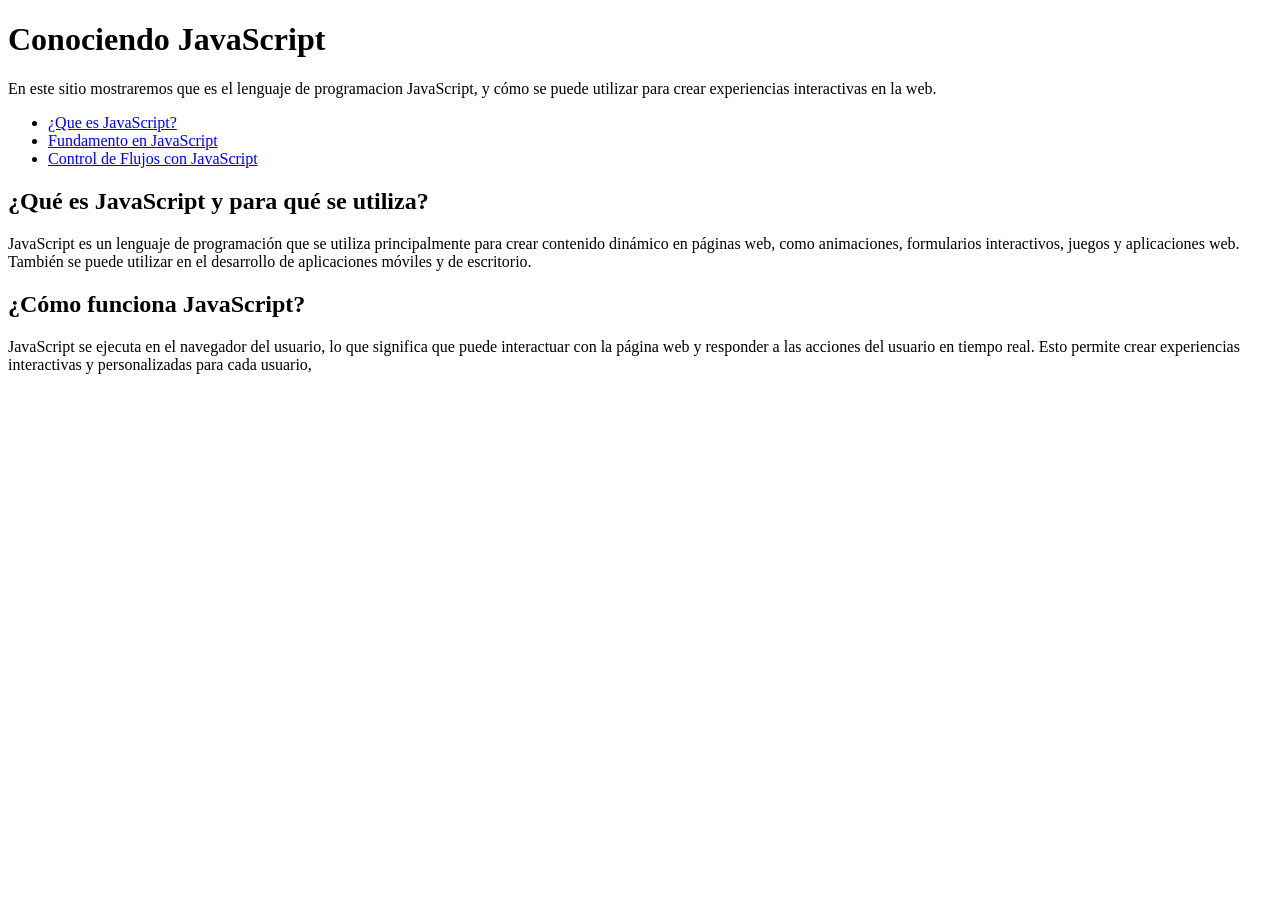
==== index.html @ 50b15891 "feat: agremamos header y nav" ====
<!DOCTYPE html>
<html lang="en">
<head>
    <meta charset="UTF-8">
    <meta name="viewport" content="width=device-width, initial-scale=1.0">
    <link rel="stylesheet" href="css/estilos.css">
    <title>Mi Sitio JavaScript</title>
</head>
<body>
    
    <header>
        <h1>Conociendo JavaScript</h1>
        <p>
            En este sitio mostraremos que es el lenguaje de programacion JavaScript,
            y cómo se puede utilizar para crear experiencias interactivas en la web.
        </p>
    </header>

    <nav>
        <ul>
            <li><a href="index.html">¿Que es JavaScript?</a></li>
            <li><a href="fundamentos.html">Fundamento en JavaScript</a></li>
            <li><a href="control.html">Control de Flujos con JavaScript</a></li>
        </ul>
    </nav>
   
    <main>
        <section id="temas">
            <h2>¿Qué es JavaScript y para qué se utiliza?</h2>
            <p>JavaScript es un lenguaje de programación que se utiliza principalmente para crear contenido dinámico en páginas web, 
            como animaciones, formularios interactivos, juegos y aplicaciones web. También se puede utilizar en el desarrollo de 
            aplicaciones móviles y de escritorio.</p>
            </p>
        </section>

        <section>   
            <h2>¿Cómo funciona JavaScript?</h2>
            <p>JavaScript se ejecuta en el navegador del usuario, lo que significa que puede interactuar con la página web y responder a las acciones del usuario en tiempo real. 
            Esto permite crear experiencias interactivas y personalizadas para cada usuario, </p>
            
        </section>
    </main>

</body>
</html>
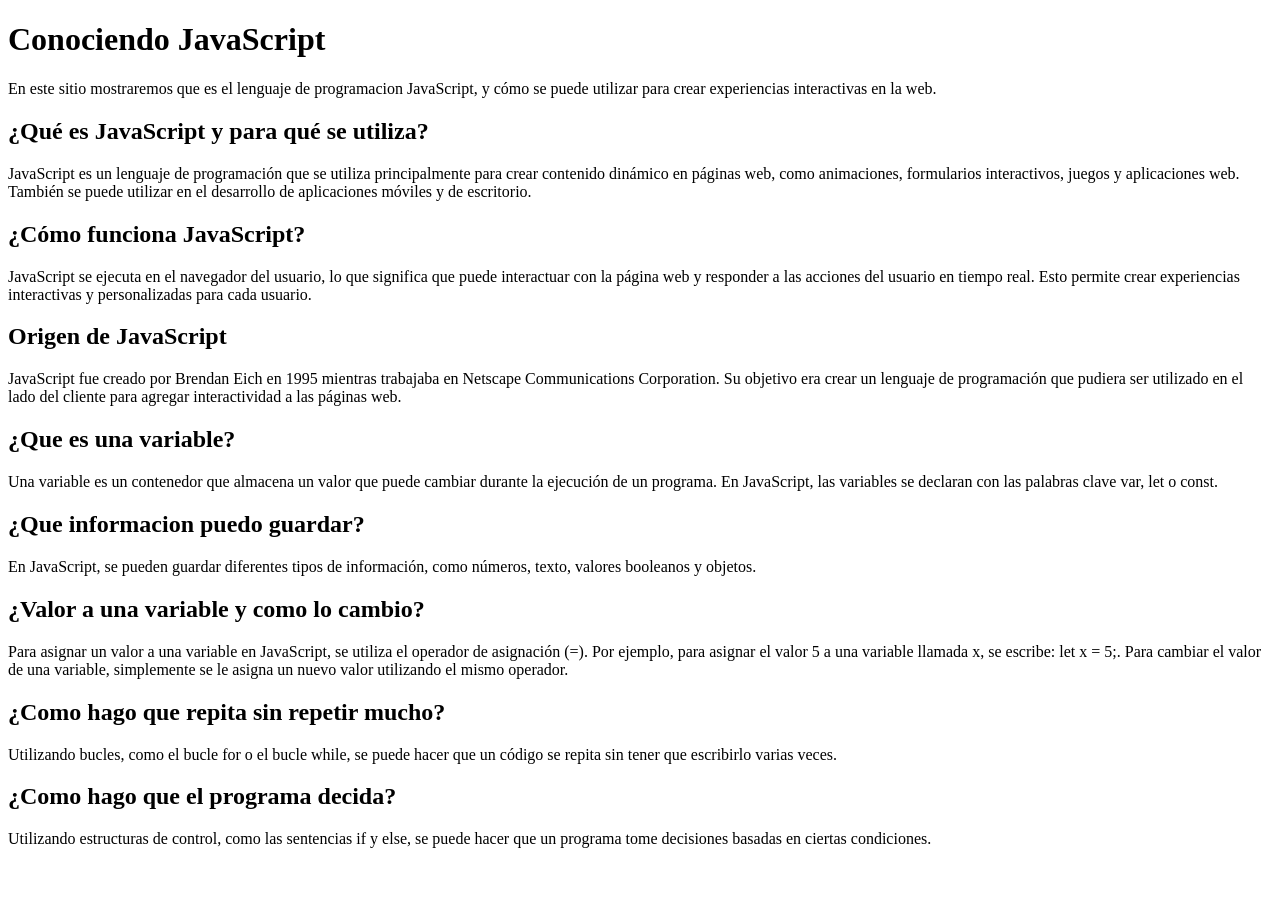
==== commit 6fbe2e0f: "feat: agregue main en la estructura html" ====
--- a/index.html
+++ b/index.html
@@ -15,14 +15,6 @@
             y cómo se puede utilizar para crear experiencias interactivas en la web.
         </p>
     </header>
-
-    <nav>
-        <ul>
-            <li><a href="index.html">¿Que es JavaScript?</a></li>
-            <li><a href="fundamentos.html">Fundamento en JavaScript</a></li>
-            <li><a href="control.html">Control de Flujos con JavaScript</a></li>
-        </ul>
-    </nav>
    
     <main>
         <section id="temas">
@@ -36,8 +28,43 @@
         <section>   
             <h2>¿Cómo funciona JavaScript?</h2>
             <p>JavaScript se ejecuta en el navegador del usuario, lo que significa que puede interactuar con la página web y responder a las acciones del usuario en tiempo real. 
-            Esto permite crear experiencias interactivas y personalizadas para cada usuario, </p>
+            Esto permite crear experiencias interactivas y personalizadas para cada usuario. </p>
             
+        </section>
+
+        <section>
+            <h2>Origen de JavaScript</h2>
+            <p>JavaScript fue creado por Brendan Eich en 1995 mientras trabajaba en Netscape Communications Corporation. 
+                Su objetivo era crear un lenguaje de programación que pudiera ser utilizado en el lado del cliente 
+                para agregar interactividad a las páginas web.</p>
+        </section>  
+
+        <section>
+            <h2>¿Que es una variable?</h2>
+            <p>Una variable es un contenedor que almacena un valor que puede cambiar durante la ejecución de un programa. 
+                En JavaScript, las variables se declaran con las palabras clave var, let o const.</p>
+        </section>
+
+        <section>
+            <h2>¿Que informacion puedo guardar?</h2>
+            <p>En JavaScript, se pueden  guardar diferentes tipos de información, como números, texto, valores booleanos y objetos.</p>
+        </section>  
+
+        <section>
+            <h2>¿Valor a una variable y como lo cambio?</h2>
+            <p>Para asignar un valor a una variable en JavaScript, se utiliza el operador de asignación (=). 
+                Por ejemplo, para asignar el valor 5 a una variable llamada x, se escribe: let x = 5;. 
+                Para cambiar el valor de una variable, simplemente se le asigna un nuevo valor utilizando el mismo operador.</p>
+        </section>
+
+        <section>
+            <h2>¿Como hago que repita sin repetir mucho?</h2>
+            <p>Utilizando bucles, como el bucle for o el bucle while, se puede hacer que un código se repita sin tener que escribirlo varias veces.</p>
+        </section>
+
+        <section>
+            <h2>¿Como hago que el programa decida?</h2>
+            <p>Utilizando estructuras de control, como las sentencias if y else, se puede hacer que un programa tome decisiones basadas en ciertas condiciones.</p>
         </section>
     </main>
 
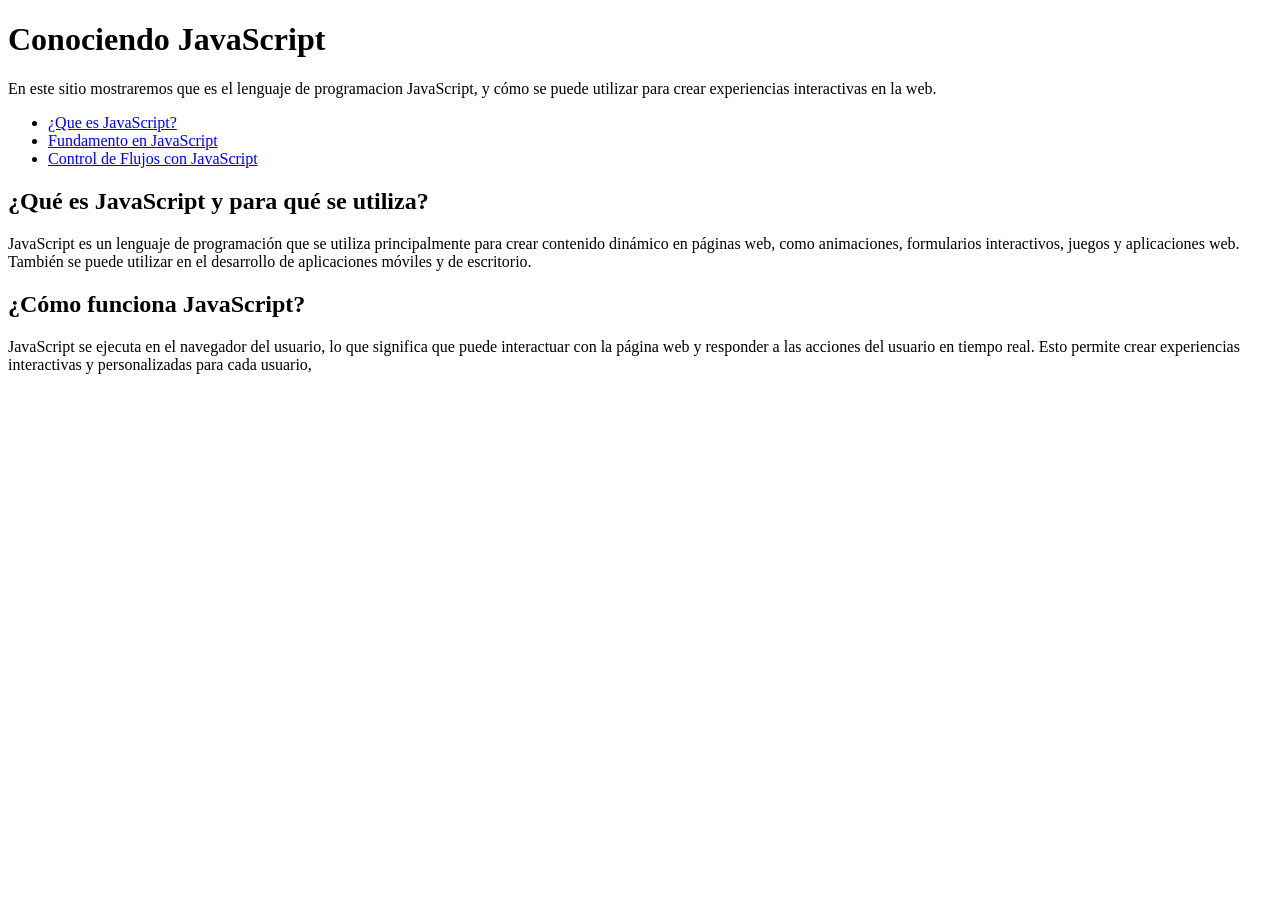
==== commit 3b1ce3f3: "feat: agregamos estructura de control.html" ====
--- a/index.html
+++ b/index.html
@@ -15,6 +15,14 @@
             y cómo se puede utilizar para crear experiencias interactivas en la web.
         </p>
     </header>
+
+    <nav>
+        <ul>
+            <li><a href="index.html">¿Que es JavaScript?</a></li>
+            <li><a href="fundamentos.html">Fundamento en JavaScript</a></li>
+            <li><a href="control.html">Control de Flujos con JavaScript</a></li>
+        </ul>
+    </nav>
    
     <main>
         <section id="temas">
@@ -22,49 +30,12 @@
             <p>JavaScript es un lenguaje de programación que se utiliza principalmente para crear contenido dinámico en páginas web, 
             como animaciones, formularios interactivos, juegos y aplicaciones web. También se puede utilizar en el desarrollo de 
             aplicaciones móviles y de escritorio.</p>
-            </p>
         </section>
 
         <section>   
             <h2>¿Cómo funciona JavaScript?</h2>
             <p>JavaScript se ejecuta en el navegador del usuario, lo que significa que puede interactuar con la página web y responder a las acciones del usuario en tiempo real. 
-            Esto permite crear experiencias interactivas y personalizadas para cada usuario. </p>
-            
-        </section>
-
-        <section>
-            <h2>Origen de JavaScript</h2>
-            <p>JavaScript fue creado por Brendan Eich en 1995 mientras trabajaba en Netscape Communications Corporation. 
-                Su objetivo era crear un lenguaje de programación que pudiera ser utilizado en el lado del cliente 
-                para agregar interactividad a las páginas web.</p>
-        </section>  
-
-        <section>
-            <h2>¿Que es una variable?</h2>
-            <p>Una variable es un contenedor que almacena un valor que puede cambiar durante la ejecución de un programa. 
-                En JavaScript, las variables se declaran con las palabras clave var, let o const.</p>
-        </section>
-
-        <section>
-            <h2>¿Que informacion puedo guardar?</h2>
-            <p>En JavaScript, se pueden  guardar diferentes tipos de información, como números, texto, valores booleanos y objetos.</p>
-        </section>  
-
-        <section>
-            <h2>¿Valor a una variable y como lo cambio?</h2>
-            <p>Para asignar un valor a una variable en JavaScript, se utiliza el operador de asignación (=). 
-                Por ejemplo, para asignar el valor 5 a una variable llamada x, se escribe: let x = 5;. 
-                Para cambiar el valor de una variable, simplemente se le asigna un nuevo valor utilizando el mismo operador.</p>
-        </section>
-
-        <section>
-            <h2>¿Como hago que repita sin repetir mucho?</h2>
-            <p>Utilizando bucles, como el bucle for o el bucle while, se puede hacer que un código se repita sin tener que escribirlo varias veces.</p>
-        </section>
-
-        <section>
-            <h2>¿Como hago que el programa decida?</h2>
-            <p>Utilizando estructuras de control, como las sentencias if y else, se puede hacer que un programa tome decisiones basadas en ciertas condiciones.</p>
+            Esto permite crear experiencias interactivas y personalizadas para cada usuario, </p>
         </section>
     </main>
 
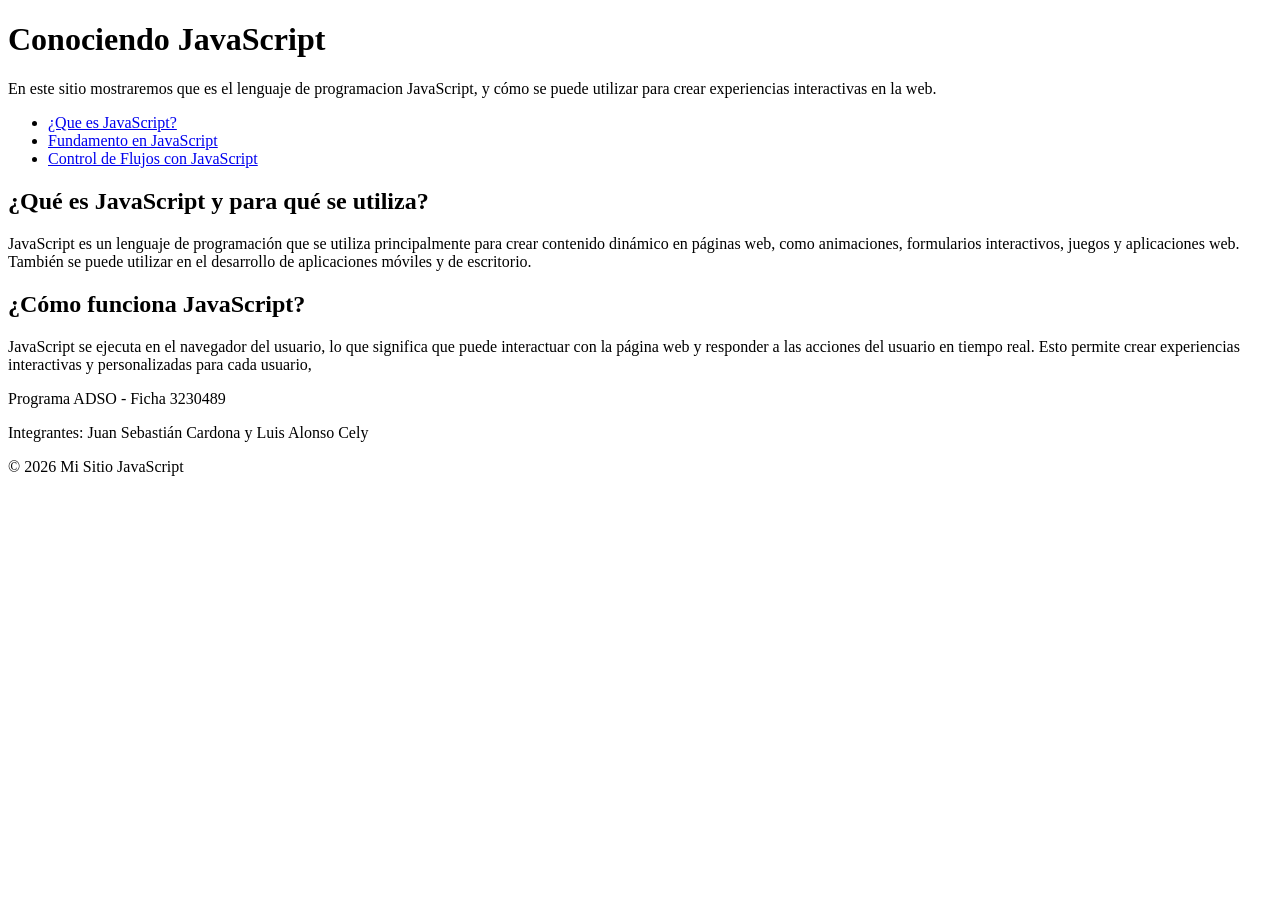
==== commit 14113474: "feat: agregamos estructura de control.html y fundamentos.html" ====
--- a/index.html
+++ b/index.html
@@ -39,5 +39,11 @@
         </section>
     </main>
 
+    <footer>
+        <p>Programa ADSO - Ficha 3230489</p>
+        <p>Integrantes: Juan Sebastián Cardona y Luis Alonso Cely</p>
+        <p>© 2026 Mi Sitio JavaScript</p>
+    </footer>
+
 </body>
-</html>+</html>
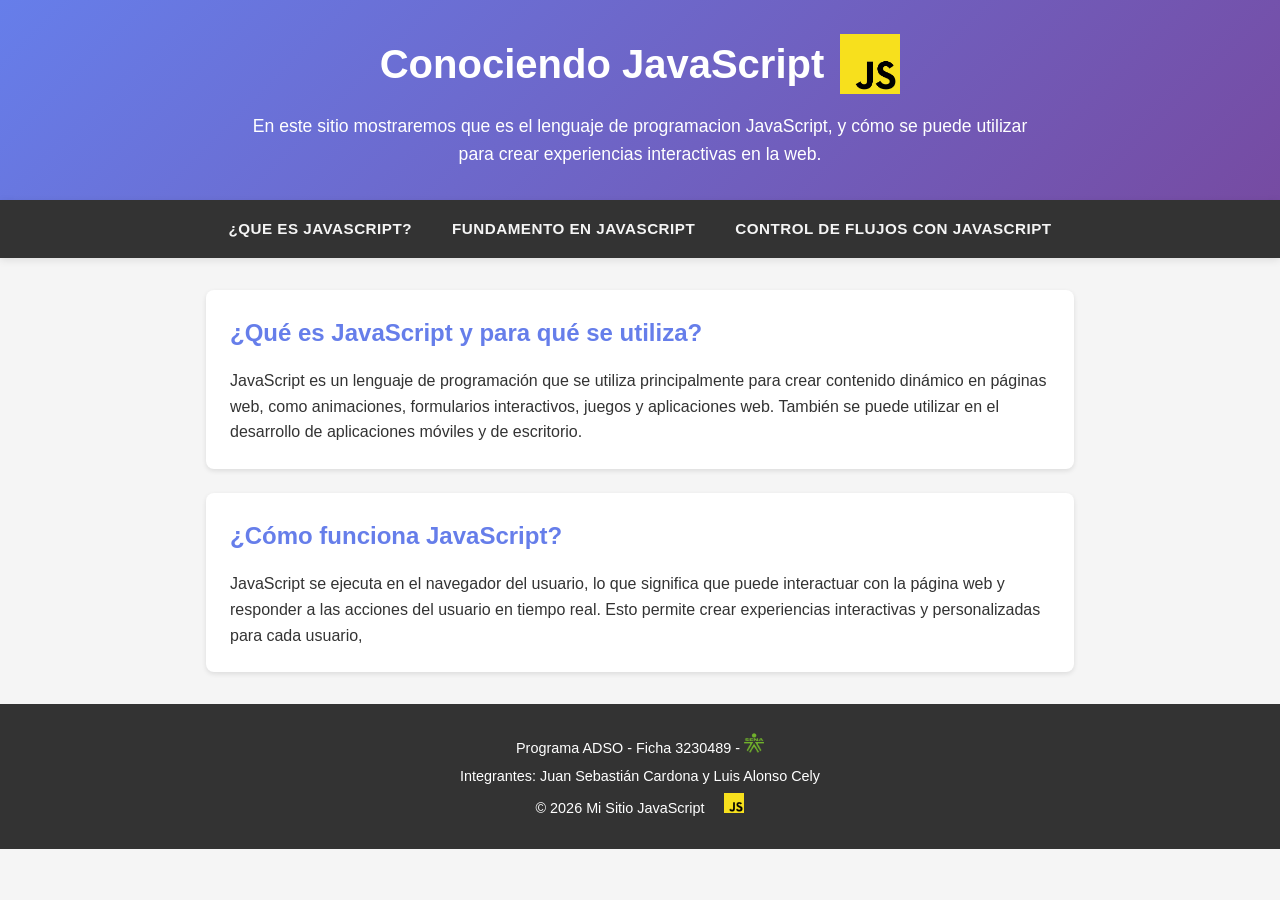
==== commit ae3303b6: "feat: agregamos estilos al index.html y fundamentos.html, agregamos tambien la estructura de control" ====
--- a/index.html
+++ b/index.html
@@ -8,41 +8,44 @@
 </head>
 <body>
     
-    <header>
-        <h1>Conociendo JavaScript</h1>
-        <p>
+    <header class="header">
+        <div class="header__brand">
+            <h1 class="header__title">Conociendo JavaScript</h1>
+            <img src="img/javascript-1.webp" alt="Logo JavaScript" class="header__logo">
+        </div>
+        <p class="header__text">
             En este sitio mostraremos que es el lenguaje de programacion JavaScript,
             y cómo se puede utilizar para crear experiencias interactivas en la web.
         </p>
     </header>
 
-    <nav>
-        <ul>
-            <li><a href="index.html">¿Que es JavaScript?</a></li>
-            <li><a href="fundamentos.html">Fundamento en JavaScript</a></li>
-            <li><a href="control.html">Control de Flujos con JavaScript</a></li>
+    <nav class="nav">
+        <ul class="nav__list">
+            <li class="nav__item"><a href="index.html" class="nav__link">¿Que es JavaScript?</a></li>
+            <li class="nav__item"><a href="fundamentos.html" class="nav__link">Fundamento en JavaScript</a></li>
+            <li class="nav__item"><a href="control.html" class="nav__link">Control de Flujos con JavaScript</a></li>
         </ul>
     </nav>
    
-    <main>
-        <section id="temas">
-            <h2>¿Qué es JavaScript y para qué se utiliza?</h2>
-            <p>JavaScript es un lenguaje de programación que se utiliza principalmente para crear contenido dinámico en páginas web, 
+    <main class="main">
+        <section class="section" id="temas">
+            <h2 class="section__title">¿Qué es JavaScript y para qué se utiliza?</h2>
+            <p class="section__text">JavaScript es un lenguaje de programación que se utiliza principalmente para crear contenido dinámico en páginas web, 
             como animaciones, formularios interactivos, juegos y aplicaciones web. También se puede utilizar en el desarrollo de 
             aplicaciones móviles y de escritorio.</p>
         </section>
 
-        <section>   
-            <h2>¿Cómo funciona JavaScript?</h2>
-            <p>JavaScript se ejecuta en el navegador del usuario, lo que significa que puede interactuar con la página web y responder a las acciones del usuario en tiempo real. 
+        <section class="section">   
+            <h2 class="section__title">¿Cómo funciona JavaScript?</h2>
+            <p class="section__text">JavaScript se ejecuta en el navegador del usuario, lo que significa que puede interactuar con la página web y responder a las acciones del usuario en tiempo real. 
             Esto permite crear experiencias interactivas y personalizadas para cada usuario, </p>
         </section>
     </main>
 
-    <footer>
-        <p>Programa ADSO - Ficha 3230489</p>
-        <p>Integrantes: Juan Sebastián Cardona y Luis Alonso Cely</p>
-        <p>© 2026 Mi Sitio JavaScript</p>
+    <footer class="footer">
+        <p class="footer__text">Programa ADSO - Ficha 3230489 - <img class="logo-sena" src="img/logo-sena-verde-png.webp" alt="logo del sena"></p>
+        <p class="footer__text">Integrantes: Juan Sebastián Cardona y Luis Alonso Cely</p>
+        <p class="footer__text">© 2026 Mi Sitio JavaScript <img class="logo-javascript" src="img/javascript-1.webp" alt="logo JavaScript"></p>
     </footer>
 
 </body>
--- a/css/estilos.css
+++ b/css/estilos.css
@@ -0,0 +1,142 @@
+:root {
+    --color-primary: #667eea;
+    --color-secondary: #764ba2;
+    --color-dark: #333;
+    --color-light: #f5f5f5;
+    --color-white: #ffffff;
+    --color-text: #333333;
+    --color-yellow: yellow;
+}
+
+* {
+    margin: 0;
+    padding: 0;
+    box-sizing: border-box;
+}
+
+body {
+    font-family: 'Segoe UI', Tahoma, Geneva, Verdana, sans-serif;
+    line-height: 1.6;
+    color: var(--color-text);
+    background-color: var(--color-light);
+}
+
+.header {
+    background: linear-gradient(135deg, var(--color-primary) 0%, var(--color-secondary) 100%);
+    color: var(--color-white);
+    padding: 2rem;
+    text-align: center;
+}
+
+.header__brand {
+    display: flex;
+    align-items: center;
+    justify-content: center;
+    gap: 1rem;
+    margin-bottom: 1rem;
+}
+
+.header__title {
+    font-size: 2.5rem;
+    margin: 0;
+}
+
+.header__logo {
+    width: 60px;
+    height: auto;
+}
+
+.header__text {
+    font-size: 1.1rem;
+    max-width: 800px;
+    margin: 0 auto;
+}
+
+.logo-javascript {
+    width: 20px;
+    margin-left: 1rem;
+}
+
+.logo-sena {
+    width: 20px;
+}
+
+.nav {
+    background-color: var(--color-dark);
+    padding: 1rem 2rem;
+    box-shadow: 0 2px 8px rgba(0, 0, 0, 0.1);
+}
+
+.nav__list {
+    list-style: none;
+    display: flex;
+    justify-content: center;
+    gap: 2.5rem;
+}
+
+.nav__item {
+    position: relative;
+}
+
+.nav__link {
+    color: var(--color-light);
+    text-decoration: none;
+    font-weight: 600;
+    font-size: 0.95rem;
+    letter-spacing: 0.5px;
+    text-transform: uppercase;
+    padding: 0.5rem 0;
+    transition: color 0.3s;
+}
+
+.nav__link::after {
+    content: '';
+    position: absolute;
+    bottom: 0;
+    left: 0;
+    width: 0;
+    height: 2px;
+    background-color: var(--color-yellow);
+    transition: width 0.3s;
+}
+
+.nav__link:hover {
+    color: var(--color-primary);
+}
+
+.nav__link:hover::after {
+    width: 100%;
+}
+
+.main {
+    max-width: 900px;
+    margin: 2rem auto;
+    padding: 0 1rem;
+}
+
+.section {
+    background: var(--color-white);
+    padding: 1.5rem;
+    margin-bottom: 1.5rem;
+    border-radius: 8px;
+    box-shadow: 0 2px 5px rgba(0,0,0,0.1);
+}
+
+.section__title {
+    color: var(--color-primary);
+    margin-bottom: 1rem;
+    font-size: 1.5rem;
+}
+
+.footer {
+    background-color: var(--color-dark);
+    color: var(--color-white);
+    text-align: center;
+    padding: 1.5rem;
+    margin-top: 2rem;
+}
+
+.footer__text {
+    margin: 0.3rem 0;
+    font-size: 0.9rem;
+}
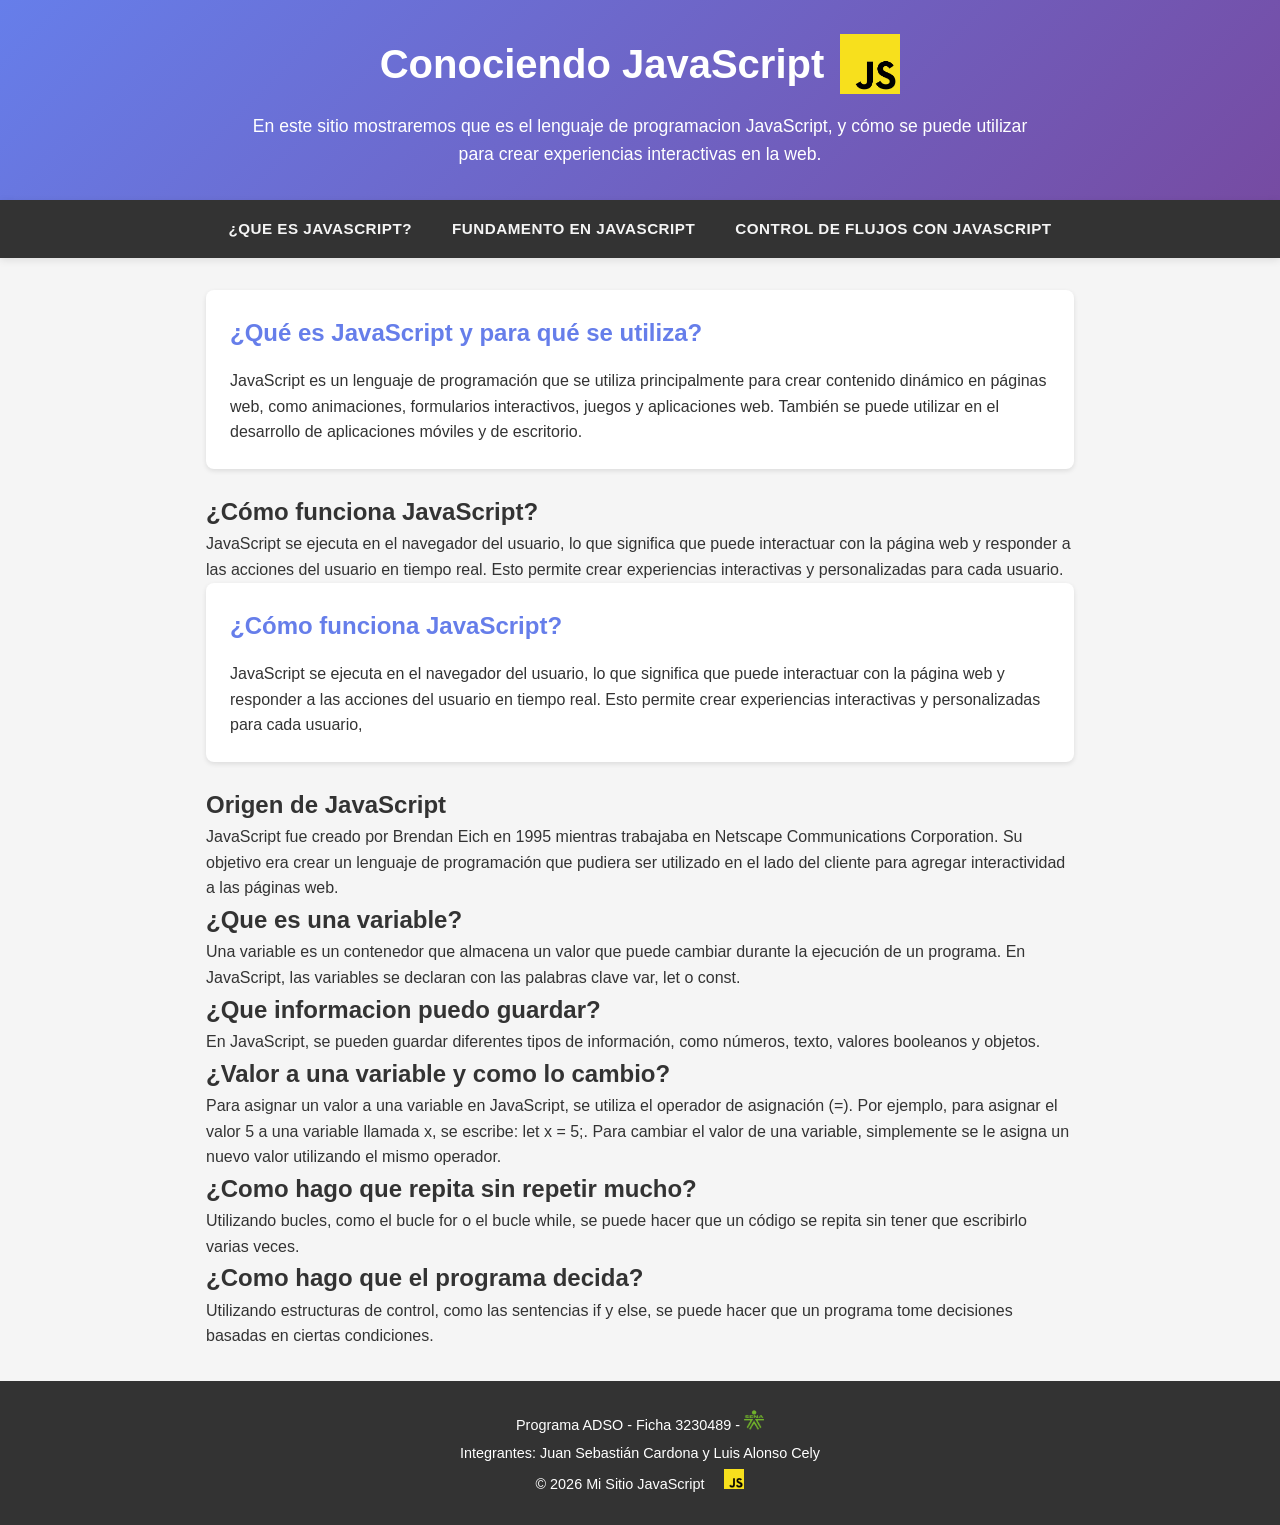
==== commit 9de9d045: "feat: agregamos contenido al index.html" ====
--- a/index.html
+++ b/index.html
@@ -35,10 +35,50 @@
             aplicaciones móviles y de escritorio.</p>
         </section>
 
+        <section>   
+            <h2>¿Cómo funciona JavaScript?</h2>
+            <p>JavaScript se ejecuta en el navegador del usuario, lo que significa que puede interactuar con la página web y responder a las acciones del usuario en tiempo real. 
+            Esto permite crear experiencias interactivas y personalizadas para cada usuario. </p>
+            
         <section class="section">   
             <h2 class="section__title">¿Cómo funciona JavaScript?</h2>
             <p class="section__text">JavaScript se ejecuta en el navegador del usuario, lo que significa que puede interactuar con la página web y responder a las acciones del usuario en tiempo real. 
             Esto permite crear experiencias interactivas y personalizadas para cada usuario, </p>
+        </section>
+
+        <section>
+            <h2>Origen de JavaScript</h2>
+            <p>JavaScript fue creado por Brendan Eich en 1995 mientras trabajaba en Netscape Communications Corporation. 
+                Su objetivo era crear un lenguaje de programación que pudiera ser utilizado en el lado del cliente 
+                para agregar interactividad a las páginas web.</p>
+        </section>  
+
+        <section>
+            <h2>¿Que es una variable?</h2>
+            <p>Una variable es un contenedor que almacena un valor que puede cambiar durante la ejecución de un programa. 
+                En JavaScript, las variables se declaran con las palabras clave var, let o const.</p>
+        </section>
+
+        <section>
+            <h2>¿Que informacion puedo guardar?</h2>
+            <p>En JavaScript, se pueden  guardar diferentes tipos de información, como números, texto, valores booleanos y objetos.</p>
+        </section>  
+
+        <section>
+            <h2>¿Valor a una variable y como lo cambio?</h2>
+            <p>Para asignar un valor a una variable en JavaScript, se utiliza el operador de asignación (=). 
+                Por ejemplo, para asignar el valor 5 a una variable llamada x, se escribe: let x = 5;. 
+                Para cambiar el valor de una variable, simplemente se le asigna un nuevo valor utilizando el mismo operador.</p>
+        </section>
+
+        <section>
+            <h2>¿Como hago que repita sin repetir mucho?</h2>
+            <p>Utilizando bucles, como el bucle for o el bucle while, se puede hacer que un código se repita sin tener que escribirlo varias veces.</p>
+        </section>
+
+        <section>
+            <h2>¿Como hago que el programa decida?</h2>
+            <p>Utilizando estructuras de control, como las sentencias if y else, se puede hacer que un programa tome decisiones basadas en ciertas condiciones.</p>
         </section>
     </main>
 
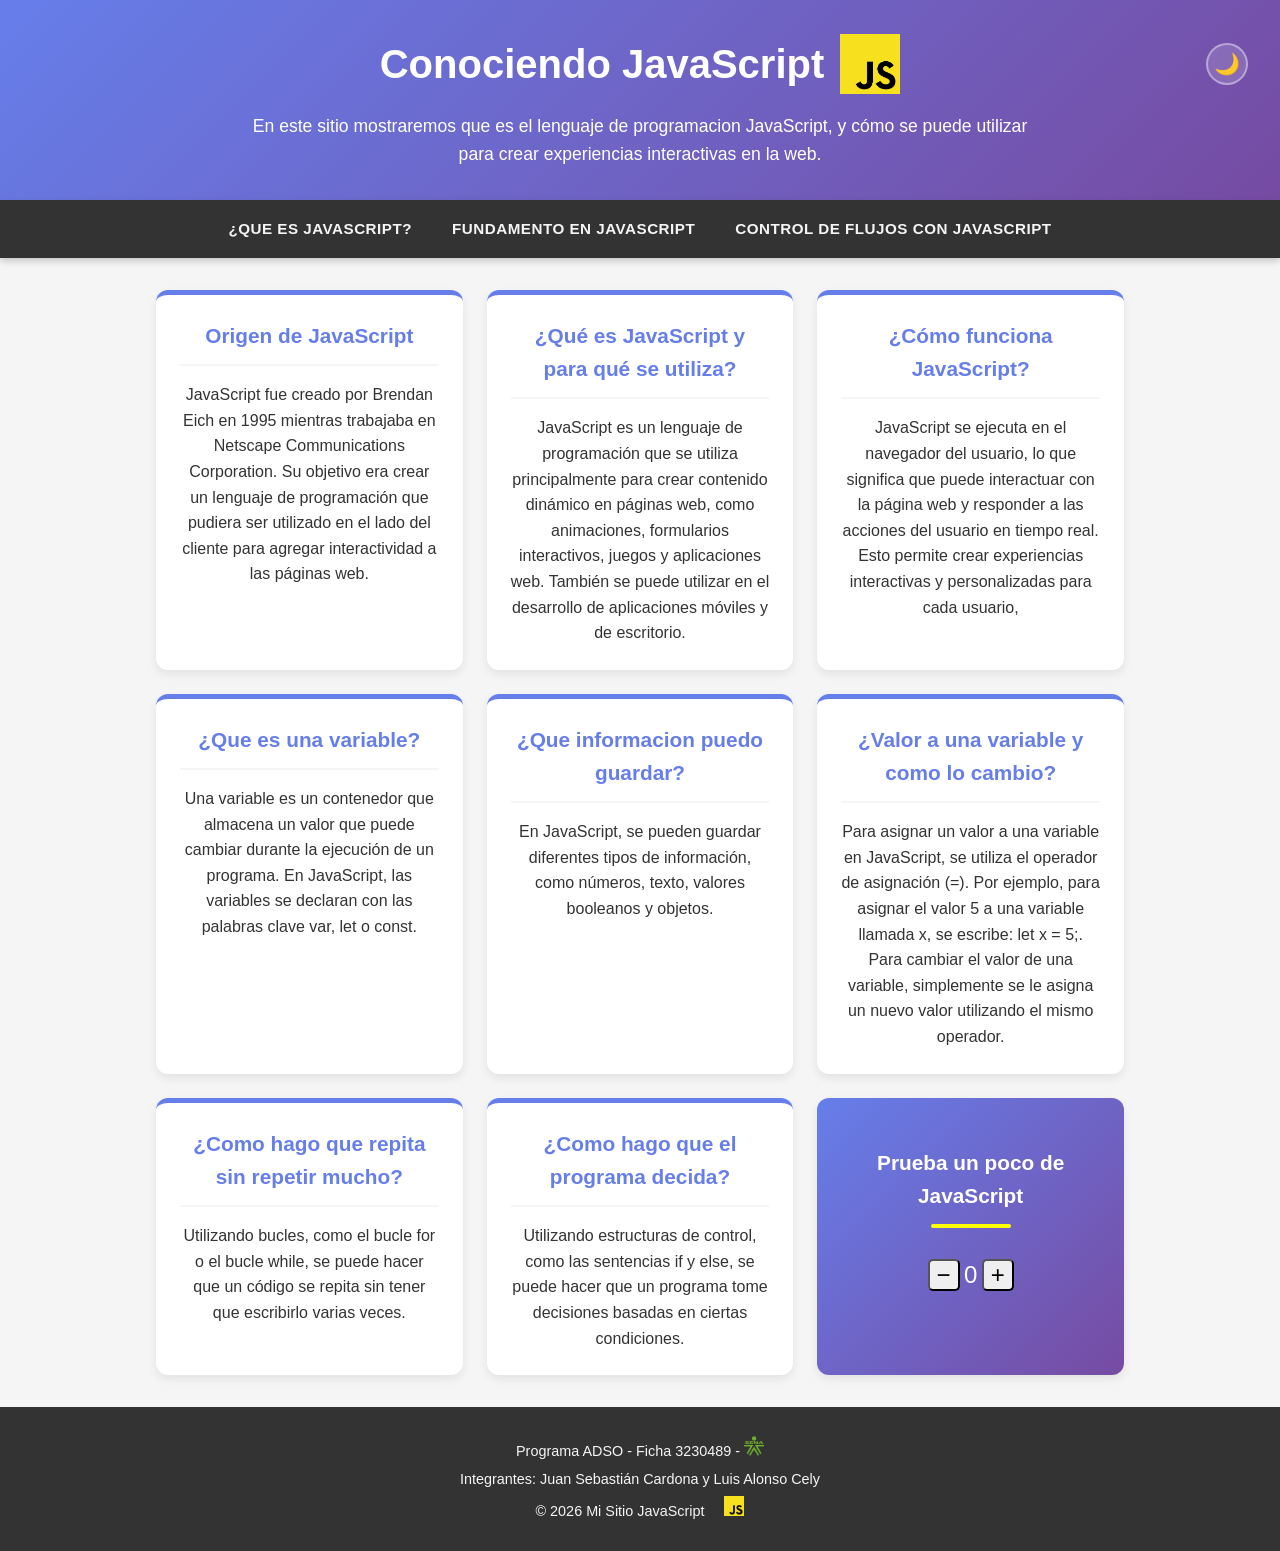
==== commit c0227815: "feat: mejoramos las tarjetas en el index y agregamos codigo javascript" ====
--- a/index.html
+++ b/index.html
@@ -8,77 +8,84 @@
 </head>
 <body>
     
-    <header class="header">
-        <div class="header__brand">
-            <h1 class="header__title">Conociendo JavaScript</h1>
-            <img src="img/javascript-1.webp" alt="Logo JavaScript" class="header__logo">
-        </div>
-        <p class="header__text">
-            En este sitio mostraremos que es el lenguaje de programacion JavaScript,
-            y cómo se puede utilizar para crear experiencias interactivas en la web.
-        </p>
-    </header>
+    <div class="header-sticky">
+        <header class="header">
+            <div class="header__brand">
+                <h1 class="header__title">Conociendo JavaScript</h1>
+                <img src="img/javascript-1.webp" alt="Logo JavaScript" class="header__logo">
+                <button id="botonModo" class="modo-btn" aria-label="Cambiar modo claro/oscuro">🌙</button>
+            </div>
+            <p class="header__text">
+                En este sitio mostraremos que es el lenguaje de programacion JavaScript,
+                y cómo se puede utilizar para crear experiencias interactivas en la web.
+            </p>
+        </header>
 
-    <nav class="nav">
-        <ul class="nav__list">
-            <li class="nav__item"><a href="index.html" class="nav__link">¿Que es JavaScript?</a></li>
-            <li class="nav__item"><a href="fundamentos.html" class="nav__link">Fundamento en JavaScript</a></li>
-            <li class="nav__item"><a href="control.html" class="nav__link">Control de Flujos con JavaScript</a></li>
-        </ul>
-    </nav>
-   
+        <nav class="nav">
+            <ul class="nav__list">
+                <li class="nav__item"><a href="index.html" class="nav__link">¿Que es JavaScript?</a></li>
+                <li class="nav__item"><a href="fundamentos.html" class="nav__link">Fundamento en JavaScript</a></li>
+                <li class="nav__item"><a href="control.html" class="nav__link">Control de Flujos con JavaScript</a></li>
+            </ul>
+        </nav>
+    </div>
+    
     <main class="main">
+        <section class="section">
+            <h2 class="section__title">Origen de JavaScript</h2>
+            <p>JavaScript fue creado por Brendan Eich en 1995 mientras trabajaba en Netscape Communications Corporation. 
+                Su objetivo era crear un lenguaje de programación que pudiera ser utilizado en el lado del cliente 
+                para agregar interactividad a las páginas web.</p>
+        </section> 
+
         <section class="section" id="temas">
             <h2 class="section__title">¿Qué es JavaScript y para qué se utiliza?</h2>
             <p class="section__text">JavaScript es un lenguaje de programación que se utiliza principalmente para crear contenido dinámico en páginas web, 
             como animaciones, formularios interactivos, juegos y aplicaciones web. También se puede utilizar en el desarrollo de 
             aplicaciones móviles y de escritorio.</p>
         </section>
-
-        <section>   
-            <h2>¿Cómo funciona JavaScript?</h2>
-            <p>JavaScript se ejecuta en el navegador del usuario, lo que significa que puede interactuar con la página web y responder a las acciones del usuario en tiempo real. 
-            Esto permite crear experiencias interactivas y personalizadas para cada usuario. </p>
             
         <section class="section">   
             <h2 class="section__title">¿Cómo funciona JavaScript?</h2>
             <p class="section__text">JavaScript se ejecuta en el navegador del usuario, lo que significa que puede interactuar con la página web y responder a las acciones del usuario en tiempo real. 
             Esto permite crear experiencias interactivas y personalizadas para cada usuario, </p>
-        </section>
+        </section> 
 
-        <section>
-            <h2>Origen de JavaScript</h2>
-            <p>JavaScript fue creado por Brendan Eich en 1995 mientras trabajaba en Netscape Communications Corporation. 
-                Su objetivo era crear un lenguaje de programación que pudiera ser utilizado en el lado del cliente 
-                para agregar interactividad a las páginas web.</p>
-        </section>  
-
-        <section>
-            <h2>¿Que es una variable?</h2>
-            <p>Una variable es un contenedor que almacena un valor que puede cambiar durante la ejecución de un programa. 
+        <section class="section">
+            <h2 class="section__title">¿Que es una variable?</h2>
+            <p class="section__text">Una variable es un contenedor que almacena un valor que puede cambiar durante la ejecución de un programa. 
                 En JavaScript, las variables se declaran con las palabras clave var, let o const.</p>
         </section>
 
-        <section>
-            <h2>¿Que informacion puedo guardar?</h2>
-            <p>En JavaScript, se pueden  guardar diferentes tipos de información, como números, texto, valores booleanos y objetos.</p>
+        <section class="section">
+            <h2 class="section__title">¿Que informacion puedo guardar?</h2>
+            <p class="section__text">En JavaScript, se pueden  guardar diferentes tipos de información, como números, texto, valores booleanos y objetos.</p>
         </section>  
 
-        <section>
-            <h2>¿Valor a una variable y como lo cambio?</h2>
-            <p>Para asignar un valor a una variable en JavaScript, se utiliza el operador de asignación (=). 
+        <section class="section">
+            <h2 class="section__title">¿Valor a una variable y como lo cambio?</h2>
+            <p class="section__text">Para asignar un valor a una variable en JavaScript, se utiliza el operador de asignación (=). 
                 Por ejemplo, para asignar el valor 5 a una variable llamada x, se escribe: let x = 5;. 
                 Para cambiar el valor de una variable, simplemente se le asigna un nuevo valor utilizando el mismo operador.</p>
         </section>
 
-        <section>
-            <h2>¿Como hago que repita sin repetir mucho?</h2>
-            <p>Utilizando bucles, como el bucle for o el bucle while, se puede hacer que un código se repita sin tener que escribirlo varias veces.</p>
+        <section class="section">
+            <h2 class="section__title">¿Como hago que repita sin repetir mucho?</h2>
+            <p class="section__text">Utilizando bucles, como el bucle for o el bucle while, se puede hacer que un código se repita sin tener que escribirlo varias veces.</p>
         </section>
 
-        <section>
-            <h2>¿Como hago que el programa decida?</h2>
-            <p>Utilizando estructuras de control, como las sentencias if y else, se puede hacer que un programa tome decisiones basadas en ciertas condiciones.</p>
+        <section class="section">
+            <h2 class="section__title">¿Como hago que el programa decida?</h2>
+            <p class="section__text">Utilizando estructuras de control, como las sentencias if y else, se puede hacer que un programa tome decisiones basadas en ciertas condiciones.</p>
+        </section>
+
+        <section class="section__principal">
+            <h2 class="section__title">Prueba un poco de JavaScript</h2>
+            <div class="contador">
+                <button id="botonRestar" class="contador__btn" aria-label="Restar uno">−</button>
+                <span id="valorContador" class="contador__numero">0</span>
+                <button id="botonSumar" class="contador__btn" aria-label="Sumar uno">+</button>
+            </div>
         </section>
     </main>
 
@@ -88,5 +95,6 @@
         <p class="footer__text">© 2026 Mi Sitio JavaScript <img class="logo-javascript" src="img/javascript-1.webp" alt="logo JavaScript"></p>
     </footer>
 
+    <script src="js/script.js"></script>
 </body>
 </html>
--- a/css/estilos.css
+++ b/css/estilos.css
@@ -8,6 +8,13 @@
     --color-yellow: yellow;
 }
 
+body.dark {
+    --color-dark: #111;
+    --color-light: #1e1e1e;
+    --color-white: #2a2a2a;
+    --color-text: #e0e0e0;
+}
+
 * {
     margin: 0;
     padding: 0;
@@ -21,11 +28,21 @@
     background-color: var(--color-light);
 }
 
+.header-sticky {
+    position: sticky;
+    top: 0;
+    z-index: 100;
+    box-shadow: 0 2px 8px rgba(0, 0, 0, 0.15);
+}
+
 .header {
     background: linear-gradient(135deg, var(--color-primary) 0%, var(--color-secondary) 100%);
     color: var(--color-white);
     padding: 2rem;
     text-align: center;
+    position: sticky;
+    top: 0;
+    z-index: 100;
 }
 
 .header__brand {
@@ -34,6 +51,7 @@
     justify-content: center;
     gap: 1rem;
     margin-bottom: 1rem;
+    position: relative;
 }
 
 .header__title {
@@ -44,6 +62,36 @@
 .header__logo {
     width: 60px;
     height: auto;
+}
+
+.modo-btn {
+    position: absolute;
+    right: 0;
+    background: rgba(255, 255, 255, 0.15);
+    border: 2px solid rgba(255, 255, 255, 0.4);
+    color: var(--color-white);
+    font-size: 1.3rem;
+    width: 42px;
+    height: 42px;
+    border-radius: 50%;
+    cursor: pointer;
+    display: flex;
+    align-items: center;
+    justify-content: center;
+    transition: background 0.3s, transform 0.3s;
+}
+
+.contador__btn, .contador__numero {
+    width: 2rem;
+    height: 2rem;
+    font-size: 1.5rem;
+    border-radius: 5px;
+}
+
+
+.modo-btn:hover {
+    background: rgba(255, 255, 255, 0.3);
+    transform: scale(1.1);
 }
 
 .header__text {
@@ -65,6 +113,8 @@
     background-color: var(--color-dark);
     padding: 1rem 2rem;
     box-shadow: 0 2px 8px rgba(0, 0, 0, 0.1);
+    position: sticky;
+    z-index: 100;
 }
 
 .nav__list {
@@ -79,7 +129,7 @@
 }
 
 .nav__link {
-    color: var(--color-light);
+    color: #f5f5f5;
     text-decoration: none;
     font-weight: 600;
     font-size: 0.95rem;
@@ -109,28 +159,76 @@
 }
 
 .main {
-    max-width: 900px;
+    max-width: 1000px;
     margin: 2rem auto;
     padding: 0 1rem;
+    display: grid;
+    grid-template-columns: repeat(3, 1fr);
+    gap: 1.5rem;
+    align-items: stretch;
 }
 
 .section {
     background: var(--color-white);
+    text-align: center;
     padding: 1.5rem;
-    margin-bottom: 1.5rem;
-    border-radius: 8px;
-    box-shadow: 0 2px 5px rgba(0,0,0,0.1);
+    border-radius: 12px;
+    border-top: 5px solid var(--color-primary);
+    box-shadow: 0 4px 10px rgba(0, 0, 0, 0.08);
+    display: flex;
+    flex-direction: column;
+    transition: transform 0.3s ease, box-shadow 0.3s ease;
+}
+
+.section:hover {
+    transform: translateY(-6px);
+    box-shadow: 0 12px 24px rgba(102, 126, 234, 0.25);
+    border-top-color: var(--color-secondary);
 }
 
 .section__title {
     color: var(--color-primary);
     margin-bottom: 1rem;
-    font-size: 1.5rem;
+    font-size: 1.3rem;
+    text-align: center;
+    padding-bottom: 0.75rem;
+    border-bottom: 2px solid var(--color-light);
+    transition: color 0.3s ease;
+}
+
+.section:hover .section__title {
+    color: var(--color-secondary);
+}
+
+.section__principal {
+    background: linear-gradient(135deg, var(--color-primary) 0%, var(--color-secondary) 100%);
+    color: var(--color-white);
+    text-align: center;
+    padding: 3rem;
+    border-radius: 12px;
+    border-top: none;
+    box-shadow: 0 4px 10px rgba(0, 0, 0, 0.08);
+    transition: transform 0.3s ease, box-shadow 0.3s ease;
+}
+
+.section__principal .section__title {
+    color: var(--color-white);
+    border-bottom: none;
+}
+
+.section__principal .section__title::after {
+    content: '';
+    display: block;
+    width: 80px;
+    height: 4px;
+    background: var(--color-yellow);
+    margin: 0.75rem auto 0;
+    border-radius: 2px;
 }
 
 .footer {
     background-color: var(--color-dark);
-    color: var(--color-white);
+    color: #f5f5f5;
     text-align: center;
     padding: 1.5rem;
     margin-top: 2rem;
@@ -140,3 +238,9 @@
     margin: 0.3rem 0;
     font-size: 0.9rem;
 }
+
+@media (max-width: 768px) {
+    .main {
+        grid-template-columns: 1fr;
+    }
+}
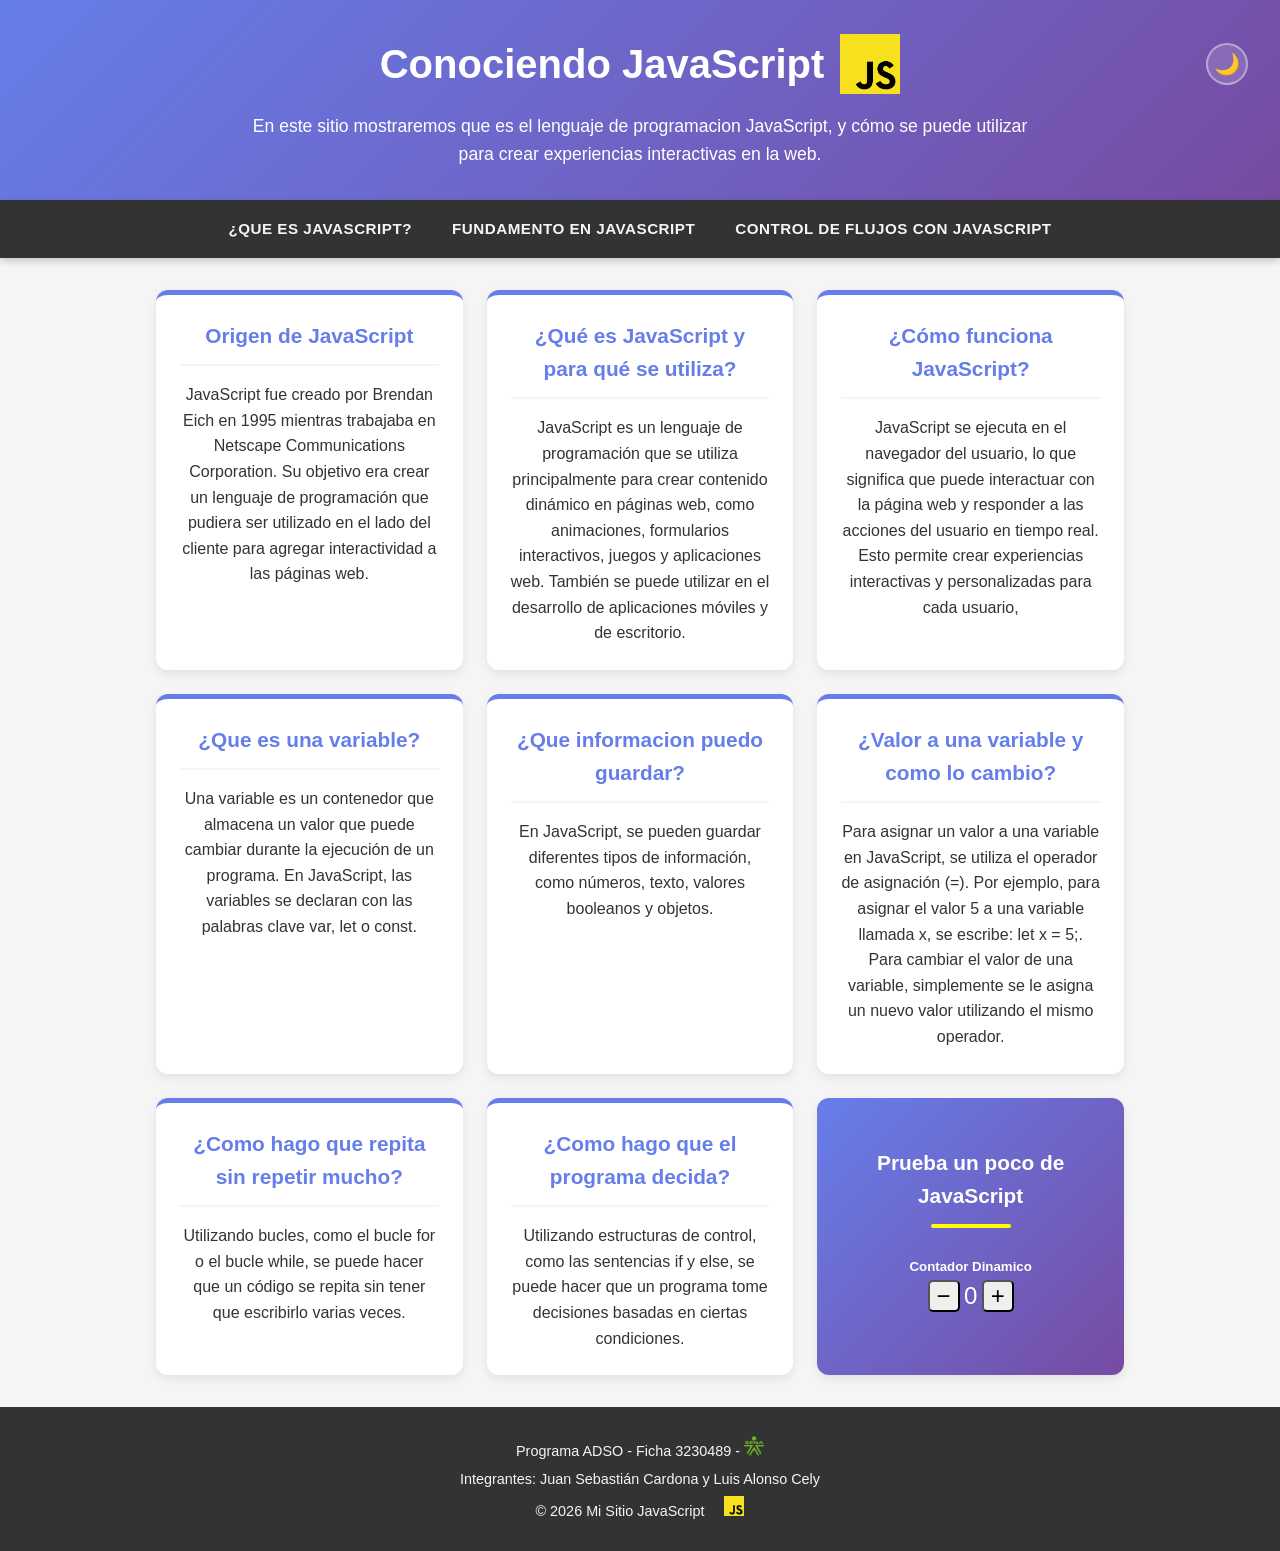
==== commit f7d96f05: "feat: agregamos los estilos a fundamentos.html" ====
--- a/index.html
+++ b/index.html
@@ -81,6 +81,7 @@
 
         <section class="section__principal">
             <h2 class="section__title">Prueba un poco de JavaScript</h2>
+            <h5>Contador Dinamico</h5>
             <div class="contador">
                 <button id="botonRestar" class="contador__btn" aria-label="Restar uno">−</button>
                 <span id="valorContador" class="contador__numero">0</span>
